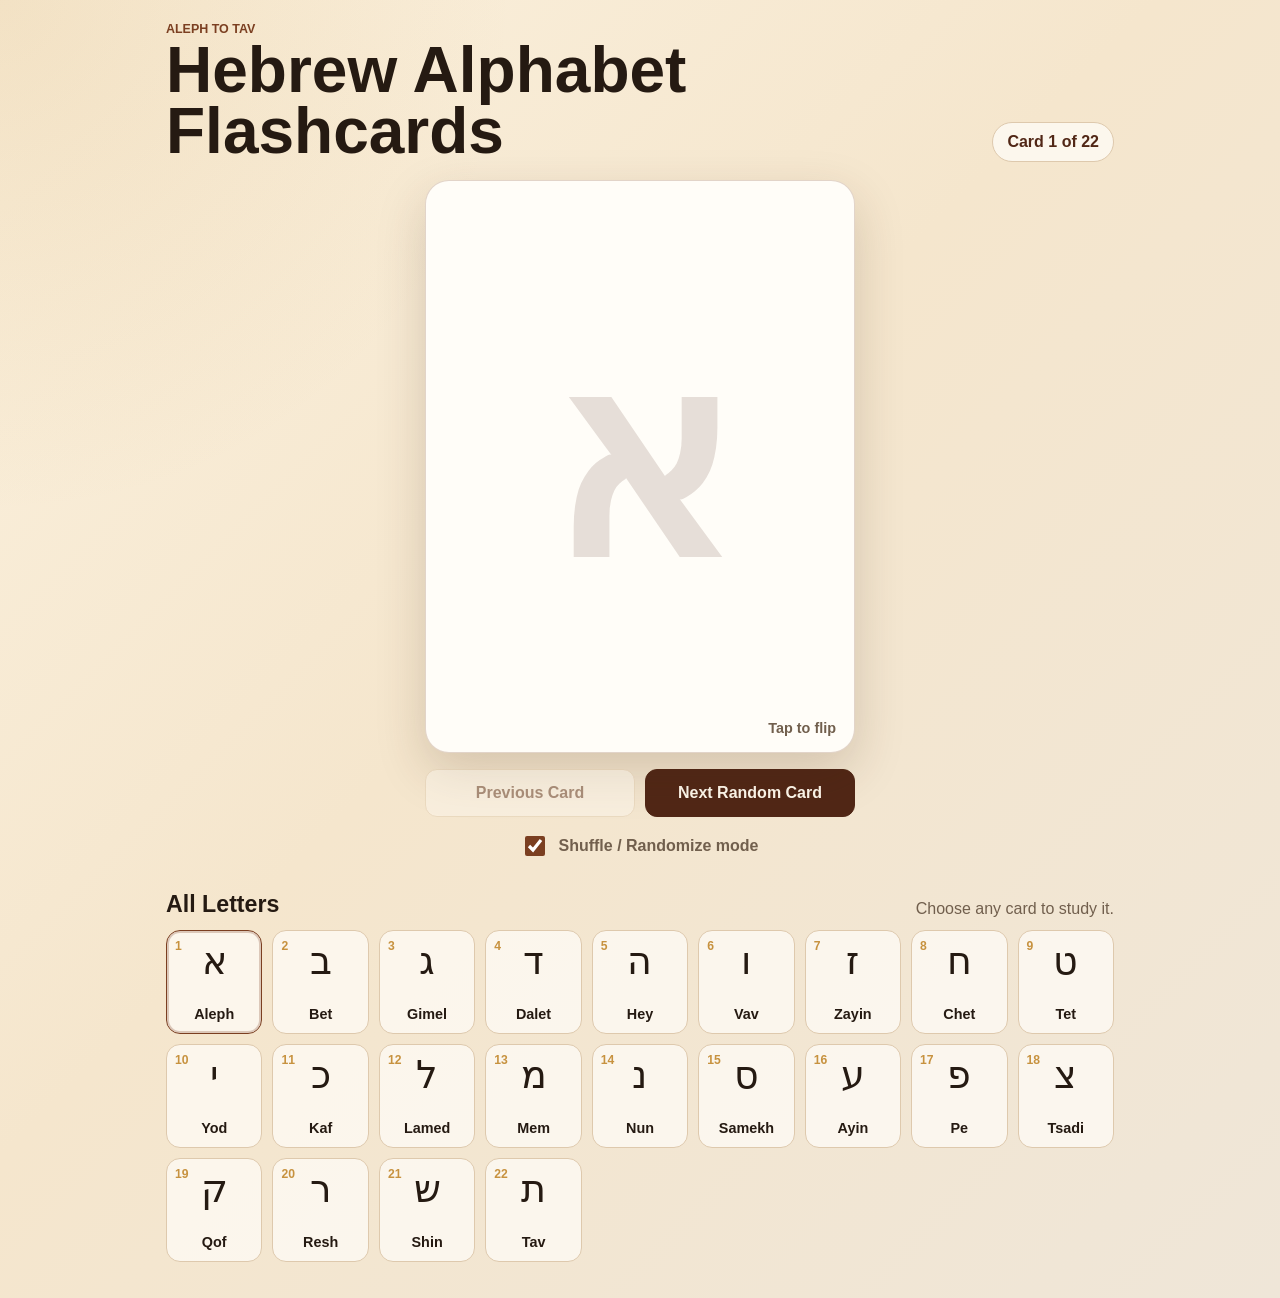
==== index.html @ 5c4ec595 "Initial Hebrew Alphabet Flashcards web app" ====
<!doctype html>
<html lang="en">
  <head>
    <meta charset="utf-8">
    <meta name="viewport" content="width=device-width, initial-scale=1">
    <title>Hebrew Alphabet Flashcards</title>
    <link rel="stylesheet" href="styles.css">
  </head>
  <body>
    <main class="app-shell">
      <header class="app-header">
        <div>
          <p class="eyebrow">Aleph to Tav</p>
          <h1>Hebrew Alphabet Flashcards</h1>
        </div>
        <p id="progressText" class="progress-pill" aria-live="polite">Card 1 of 22</p>
      </header>

      <section class="study-area" aria-label="Flashcard study area">
        <button id="flashcard" class="flashcard" type="button" aria-label="Flip flashcard" aria-pressed="false">
          <span class="card-face card-front">
            <img id="letterImage" class="letter-image" alt="">
            <span id="imageFallback" class="image-fallback" aria-hidden="true"></span>
            <span class="tap-hint">Tap to flip</span>
          </span>
          <span class="card-face card-back">
            <span id="letterOrder" class="order-chip"></span>
            <span id="hebrewLetter" class="hebrew-letter" dir="rtl"></span>
            <span id="letterName" class="letter-name"></span>
            <span id="transliteration" class="transliteration"></span>
            <span id="meaning" class="meaning"></span>
          </span>
        </button>

        <div class="controls" aria-label="Flashcard controls">
          <button id="prevBtn" class="secondary-action" type="button">Previous Card</button>
          <button id="randomBtn" class="primary-action" type="button">Next Random Card</button>
        </div>

        <label class="shuffle-toggle">
          <input id="shuffleMode" type="checkbox" checked>
          <span>Shuffle / Randomize mode</span>
        </label>
      </section>

      <section class="grid-section" aria-label="All Hebrew letters">
        <div class="section-heading">
          <h2>All Letters</h2>
          <p>Choose any card to study it.</p>
        </div>
        <div id="letterGrid" class="letter-grid"></div>
      </section>
    </main>

    <script src="alphabet-data.js"></script>
    <script src="app.js"></script>
  </body>
</html>
---- styles.css ----
:root {
  color-scheme: light;
  --ink: #251a12;
  --muted: #715f4d;
  --paper: #fffaf1;
  --surface: #fffdf8;
  --line: #dec9ad;
  --accent: #7b3f21;
  --accent-strong: #512716;
  --gold: #c7923f;
  --shadow: 0 18px 50px rgba(66, 39, 15, 0.18);
}

* {
  box-sizing: border-box;
}

body {
  margin: 0;
  min-height: 100vh;
  font-family: "Segoe UI", Arial, sans-serif;
  background:
    radial-gradient(circle at top left, rgba(199, 146, 63, 0.16), transparent 32rem),
    linear-gradient(135deg, #fbf1de 0%, #f5e6cd 45%, #efe6d8 100%);
  color: var(--ink);
}

button,
input {
  font: inherit;
}

.app-shell {
  width: min(100%, 980px);
  margin: 0 auto;
  padding: 22px 16px 36px;
}

.app-header {
  display: flex;
  align-items: flex-end;
  justify-content: space-between;
  gap: 16px;
  margin-bottom: 18px;
}

.eyebrow {
  margin: 0 0 4px;
  color: var(--accent);
  font-size: 0.78rem;
  font-weight: 800;
  text-transform: uppercase;
}

h1,
h2,
p {
  margin-top: 0;
}

h1 {
  margin-bottom: 0;
  font-size: clamp(2rem, 7vw, 4rem);
  line-height: 0.95;
}

.progress-pill {
  flex: 0 0 auto;
  margin: 0;
  padding: 10px 14px;
  border: 1px solid var(--line);
  border-radius: 999px;
  background: rgba(255, 253, 248, 0.76);
  color: var(--accent-strong);
  font-weight: 800;
}

.study-area {
  display: grid;
  gap: 16px;
  justify-items: center;
}

.flashcard {
  position: relative;
  width: min(100%, 430px);
  aspect-ratio: 3 / 4;
  border: 0;
  padding: 0;
  background: transparent;
  border-radius: 24px;
  cursor: pointer;
  perspective: 1200px;
}

.card-face {
  position: absolute;
  inset: 0;
  display: grid;
  place-items: center;
  overflow: hidden;
  border: 1px solid rgba(123, 63, 33, 0.22);
  border-radius: 24px;
  background: var(--surface);
  box-shadow: var(--shadow);
  backface-visibility: hidden;
  transition: transform 260ms ease;
}

.card-front {
  padding: 22px;
}

.card-back {
  align-content: center;
  gap: 10px;
  padding: 26px;
  text-align: center;
  transform: rotateY(180deg);
}

.flashcard.is-flipped .card-front {
  transform: rotateY(180deg);
}

.flashcard.is-flipped .card-back {
  transform: rotateY(360deg);
}

.letter-image {
  position: relative;
  z-index: 2;
  width: 100%;
  height: 100%;
  object-fit: contain;
}

.image-fallback {
  position: absolute;
  inset: 0;
  display: grid;
  place-items: center;
  color: rgba(81, 39, 22, 0.14);
  font-family: Georgia, "Times New Roman", serif;
  font-size: clamp(10rem, 55vw, 17rem);
  font-weight: 800;
  line-height: 1;
}

.tap-hint {
  position: absolute;
  right: 18px;
  bottom: 16px;
  z-index: 3;
  color: var(--muted);
  font-size: 0.9rem;
  font-weight: 700;
}

.order-chip {
  justify-self: center;
  padding: 6px 10px;
  border: 1px solid var(--line);
  border-radius: 999px;
  color: var(--accent);
  font-size: 0.84rem;
  font-weight: 800;
}

.hebrew-letter {
  font-family: Georgia, "Times New Roman", serif;
  font-size: clamp(6rem, 30vw, 11rem);
  line-height: 0.9;
}

.letter-name {
  font-size: clamp(2rem, 9vw, 3.4rem);
  font-weight: 900;
}

.transliteration {
  color: var(--accent);
  font-size: 1.2rem;
  font-weight: 800;
}

.meaning {
  max-width: 18rem;
  color: var(--muted);
  font-size: 1.05rem;
  line-height: 1.45;
}

.controls {
  display: grid;
  grid-template-columns: 1fr 1fr;
  gap: 10px;
  width: min(100%, 430px);
}

.primary-action,
.secondary-action {
  min-height: 48px;
  border-radius: 12px;
  padding: 12px 14px;
  font-weight: 850;
  cursor: pointer;
}

.primary-action {
  border: 1px solid var(--accent-strong);
  background: var(--accent-strong);
  color: #fff8ec;
}

.secondary-action {
  border: 1px solid var(--line);
  background: rgba(255, 253, 248, 0.82);
  color: var(--accent-strong);
}

.secondary-action:disabled {
  opacity: 0.45;
  cursor: not-allowed;
}

.shuffle-toggle {
  display: flex;
  align-items: center;
  gap: 10px;
  color: var(--muted);
  font-weight: 750;
}

.shuffle-toggle input {
  width: 20px;
  height: 20px;
  accent-color: var(--accent);
}

.grid-section {
  margin-top: 32px;
}

.section-heading {
  display: flex;
  align-items: end;
  justify-content: space-between;
  gap: 14px;
  margin-bottom: 12px;
}

.section-heading h2 {
  margin-bottom: 0;
  font-size: 1.45rem;
}

.section-heading p {
  margin-bottom: 0;
  color: var(--muted);
}

.letter-grid {
  display: grid;
  grid-template-columns: repeat(auto-fit, minmax(92px, 1fr));
  gap: 10px;
}

.grid-card {
  position: relative;
  display: grid;
  min-height: 104px;
  gap: 5px;
  place-items: center;
  border: 1px solid var(--line);
  border-radius: 14px;
  background: rgba(255, 253, 248, 0.72);
  color: var(--ink);
  cursor: pointer;
}

.grid-card.is-selected {
  border-color: var(--accent);
  box-shadow: inset 0 0 0 2px rgba(123, 63, 33, 0.25);
}

.grid-hebrew {
  font-family: Georgia, "Times New Roman", serif;
  font-size: 2.4rem;
  line-height: 1;
}

.grid-name {
  font-size: 0.9rem;
  font-weight: 800;
}

.grid-order {
  position: absolute;
  top: 8px;
  left: 8px;
  color: var(--gold);
  font-size: 0.76rem;
  font-weight: 900;
}

@media (max-width: 640px) {
  .app-header,
  .section-heading {
    align-items: flex-start;
    flex-direction: column;
  }

  .app-header {
    gap: 10px;
  }

  .progress-pill {
    align-self: stretch;
    text-align: center;
  }

  .flashcard {
    width: min(100%, 370px);
  }

  .controls {
    grid-template-columns: 1fr;
  }
}
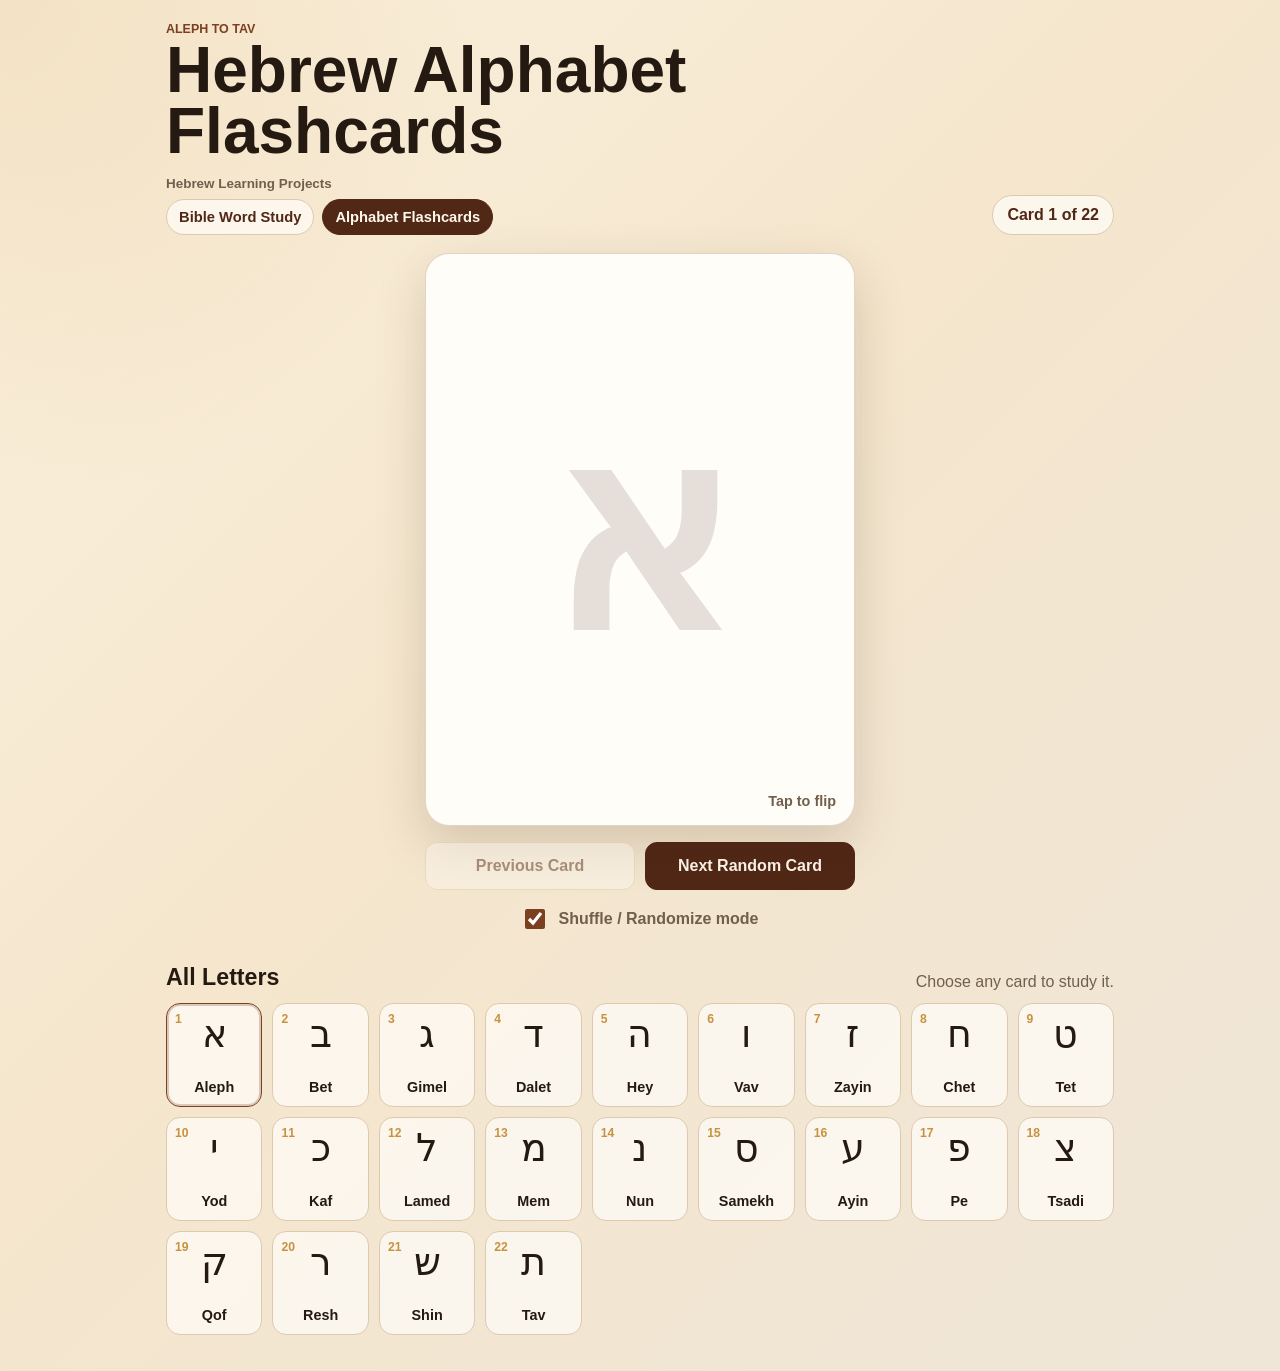
==== commit 9c7ef260: "Add Hebrew learning projects menu" ====
--- a/index.html
+++ b/index.html
@@ -12,6 +12,11 @@
         <div>
           <p class="eyebrow">Aleph to Tav</p>
           <h1>Hebrew Alphabet Flashcards</h1>
+          <nav class="project-menu" aria-label="Hebrew Learning Projects">
+            <span class="project-menu-title">Hebrew Learning Projects</span>
+            <a href="https://simpleandbasic.github.io/Hebrew-Language-Bible-Study/">Bible Word Study</a>
+            <a class="active" href="https://simpleandbasic.github.io/hebrew-alphabet-flashcards/" aria-current="page">Alphabet Flashcards</a>
+          </nav>
         </div>
         <p id="progressText" class="progress-pill" aria-live="polite">Card 1 of 22</p>
       </header>
--- a/styles.css
+++ b/styles.css
@@ -64,6 +64,47 @@
   line-height: 0.95;
 }
 
+.project-menu {
+  display: flex;
+  flex-wrap: wrap;
+  align-items: center;
+  gap: 8px;
+  margin-top: 14px;
+}
+
+.project-menu-title {
+  flex-basis: 100%;
+  color: var(--muted);
+  font-size: 0.84rem;
+  font-weight: 850;
+}
+
+.project-menu a {
+  display: inline-flex;
+  align-items: center;
+  min-height: 36px;
+  padding: 8px 12px;
+  border: 1px solid var(--line);
+  border-radius: 999px;
+  background: rgba(255, 253, 248, 0.72);
+  color: var(--accent-strong);
+  font-size: 0.92rem;
+  font-weight: 800;
+  text-decoration: none;
+}
+
+.project-menu a:hover,
+.project-menu a:focus-visible {
+  border-color: var(--accent);
+  outline: none;
+}
+
+.project-menu a.active {
+  border-color: var(--accent-strong);
+  background: var(--accent-strong);
+  color: #fff8ec;
+}
+
 .progress-pill {
   flex: 0 0 auto;
   margin: 0;
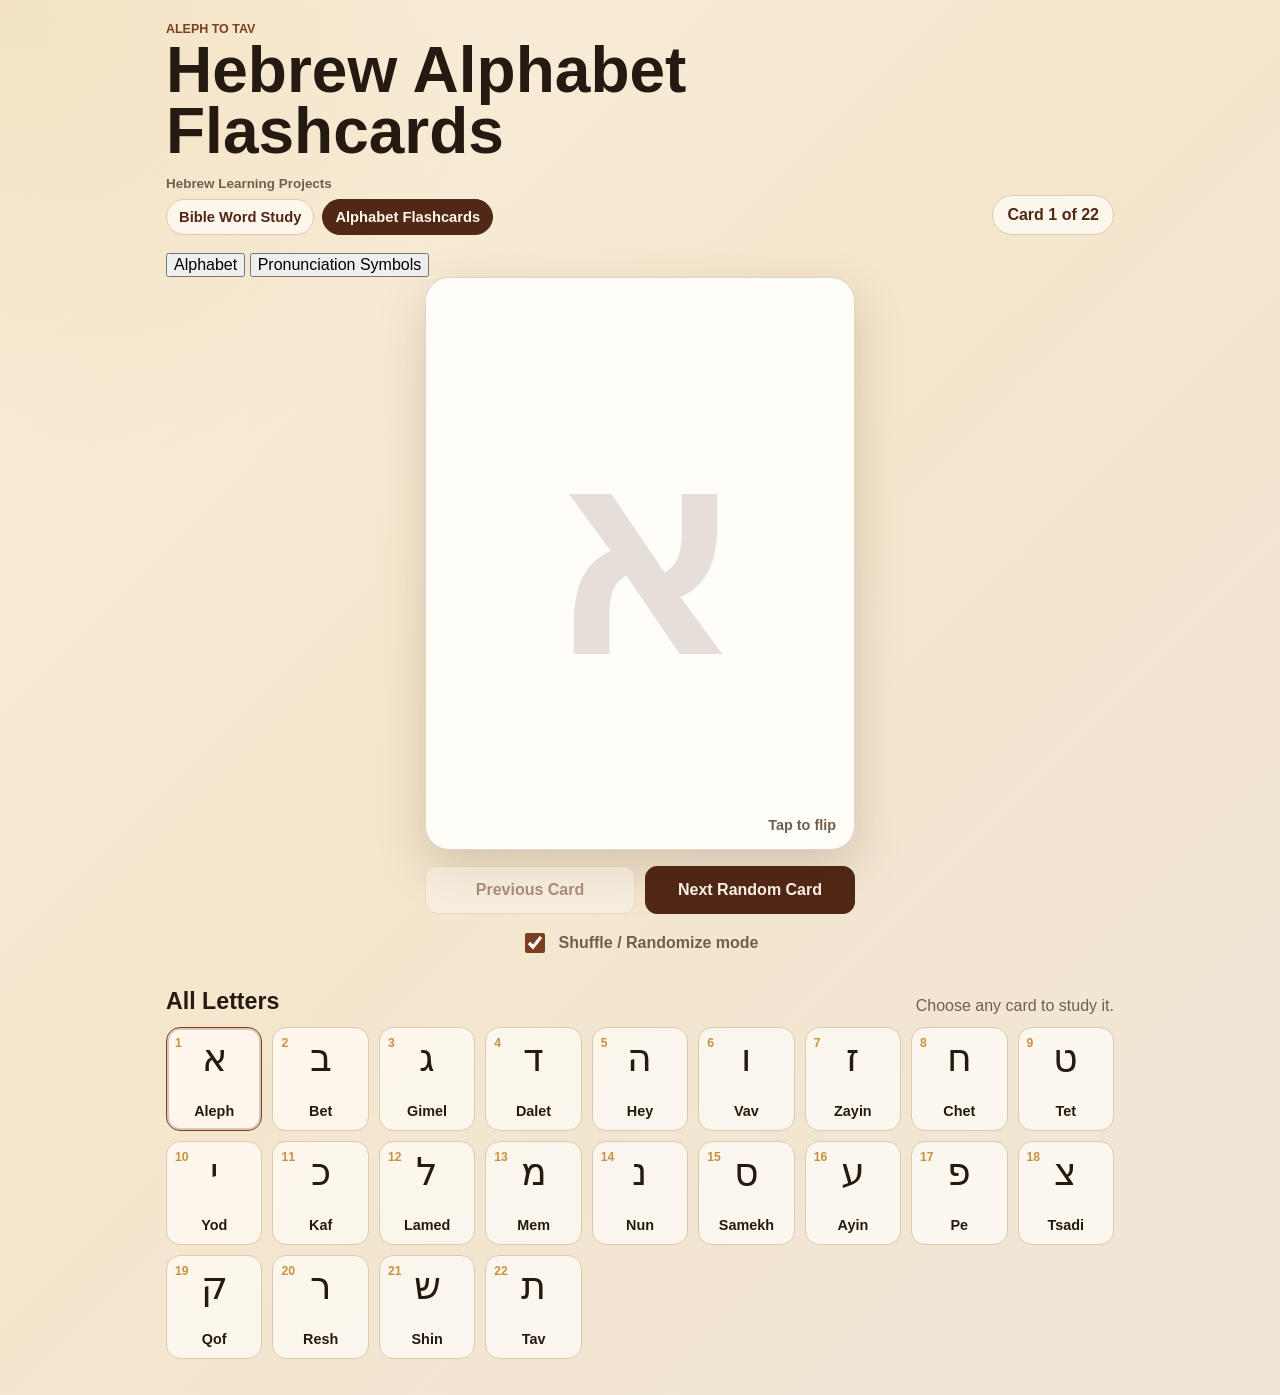
==== commit 9cbd55a5: "Add deck switcher for pronunciation symbols" ====
--- a/index.html
+++ b/index.html
@@ -10,8 +10,8 @@
     <main class="app-shell">
       <header class="app-header">
         <div>
-          <p class="eyebrow">Aleph to Tav</p>
-          <h1>Hebrew Alphabet Flashcards</h1>
+          <p id="eyebrowText" class="eyebrow">Aleph to Tav</p>
+          <h1 id="appTitle">Hebrew Alphabet Flashcards</h1>
           <nav class="project-menu" aria-label="Hebrew Learning Projects">
             <span class="project-menu-title">Hebrew Learning Projects</span>
             <a href="https://simpleandbasic.github.io/Hebrew-Language-Bible-Study/">Bible Word Study</a>
@@ -21,11 +21,18 @@
         <p id="progressText" class="progress-pill" aria-live="polite">Card 1 of 22</p>
       </header>
 
+      <section class="deck-switcher" aria-label="Choose flashcard deck">
+        <button id="alphabetDeckBtn" class="deck-button active" type="button" aria-pressed="true">Alphabet</button>
+        <button id="pronunciationDeckBtn" class="deck-button" type="button" aria-pressed="false">Pronunciation Symbols</button>
+      </section>
+
       <section class="study-area" aria-label="Flashcard study area">
         <button id="flashcard" class="flashcard" type="button" aria-label="Flip flashcard" aria-pressed="false">
           <span class="card-face card-front">
             <img id="letterImage" class="letter-image" alt="">
             <span id="imageFallback" class="image-fallback" aria-hidden="true"></span>
+            <span id="frontLabel" class="front-label"></span>
+            <span id="frontSound" class="front-sound"></span>
             <span class="tap-hint">Tap to flip</span>
           </span>
           <span class="card-face card-back">
@@ -33,7 +40,10 @@
             <span id="hebrewLetter" class="hebrew-letter" dir="rtl"></span>
             <span id="letterName" class="letter-name"></span>
             <span id="transliteration" class="transliteration"></span>
+            <span id="gematria" class="gematria-value"></span>
             <span id="meaning" class="meaning"></span>
+            <span id="example" class="example-line" dir="rtl"></span>
+            <span id="memory" class="memory-line"></span>
           </span>
         </button>
 
@@ -48,16 +58,17 @@
         </label>
       </section>
 
-      <section class="grid-section" aria-label="All Hebrew letters">
+      <section class="grid-section" aria-label="All cards in selected deck">
         <div class="section-heading">
-          <h2>All Letters</h2>
-          <p>Choose any card to study it.</p>
+          <h2 id="gridTitle">All Letters</h2>
+          <p id="gridDescription">Choose any card to study it.</p>
         </div>
         <div id="letterGrid" class="letter-grid"></div>
       </section>
     </main>
 
     <script src="alphabet-data.js"></script>
+    <script src="pronunciation-data.js"></script>
     <script src="app.js"></script>
   </body>
 </html>
--- a/styles.css
+++ b/styles.css
@@ -225,6 +225,17 @@
   font-weight: 800;
 }
 
+.gematria-value {
+  justify-self: center;
+  padding: 8px 12px;
+  border: 1px solid var(--line);
+  border-radius: 999px;
+  background: rgba(255, 250, 241, 0.78);
+  color: var(--accent-strong);
+  font-size: 0.98rem;
+  font-weight: 850;
+}
+
 .meaning {
   max-width: 18rem;
   color: var(--muted);
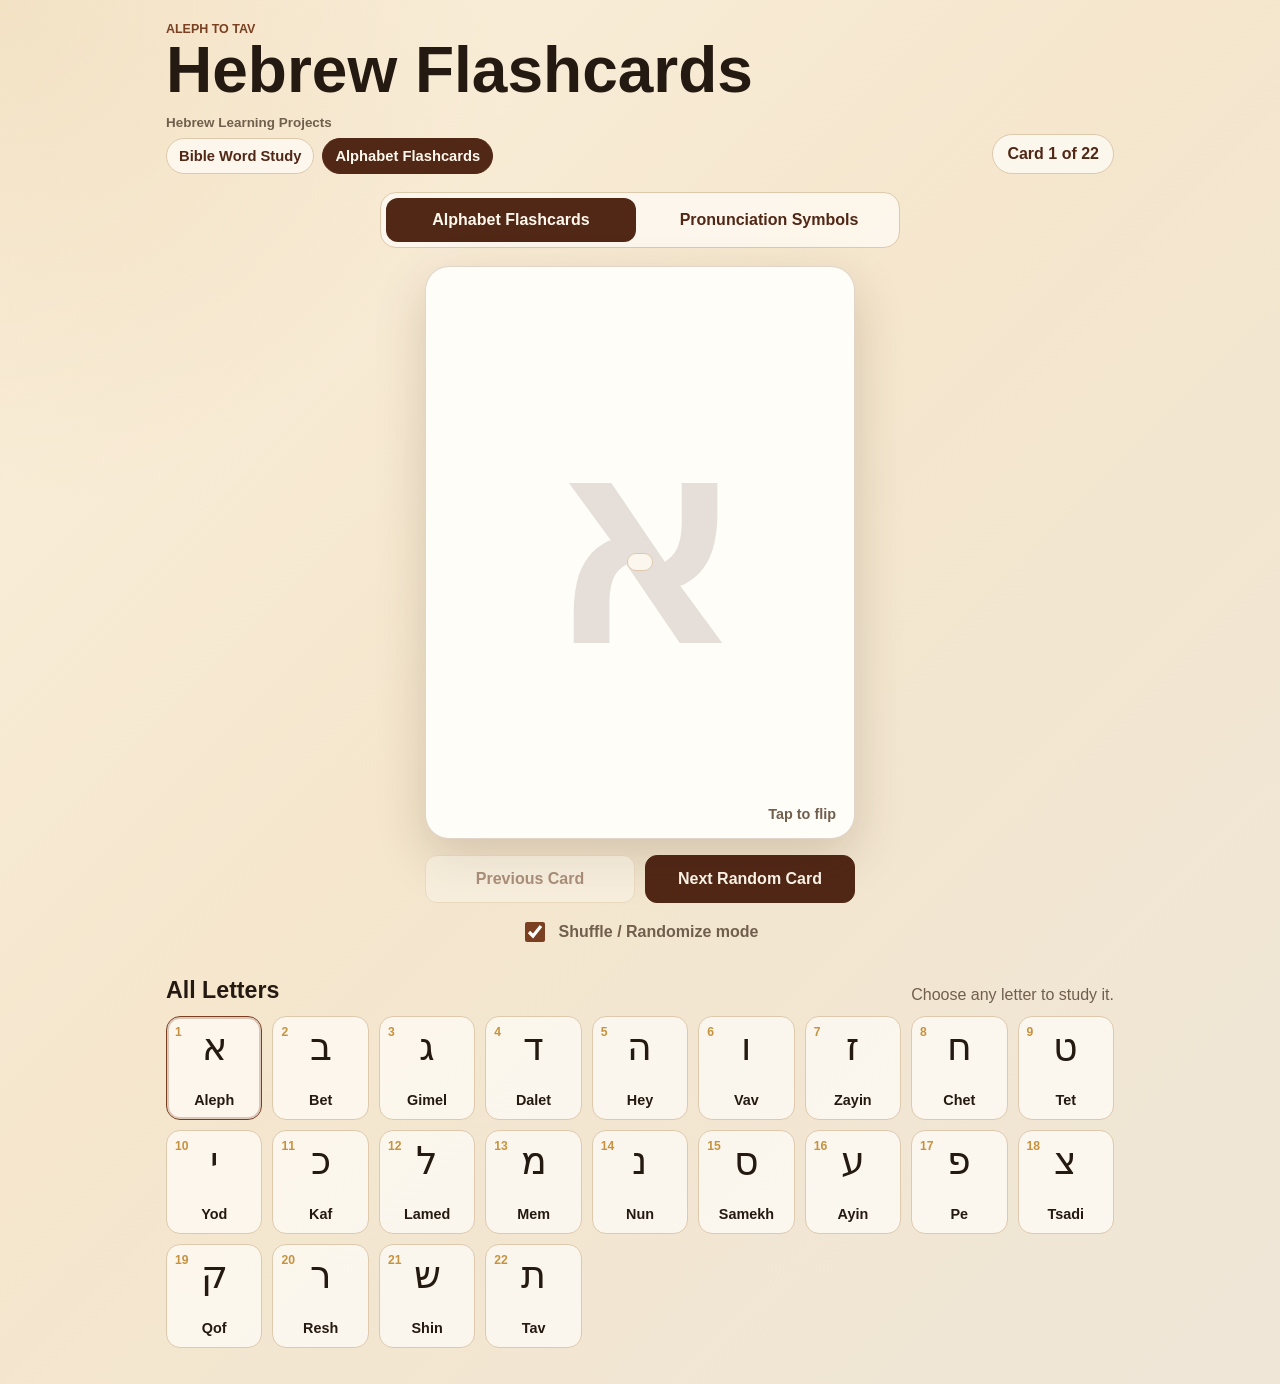
==== commit ec827df3: "Add pronunciation symbols flashcard mode" ====
--- a/index.html
+++ b/index.html
@@ -3,15 +3,15 @@
   <head>
     <meta charset="utf-8">
     <meta name="viewport" content="width=device-width, initial-scale=1">
-    <title>Hebrew Alphabet Flashcards</title>
+    <title>Hebrew Flashcards</title>
     <link rel="stylesheet" href="styles.css">
   </head>
   <body>
     <main class="app-shell">
       <header class="app-header">
         <div>
-          <p id="eyebrowText" class="eyebrow">Aleph to Tav</p>
-          <h1 id="appTitle">Hebrew Alphabet Flashcards</h1>
+          <p id="modeEyebrow" class="eyebrow">Aleph to Tav</p>
+          <h1>Hebrew Flashcards</h1>
           <nav class="project-menu" aria-label="Hebrew Learning Projects">
             <span class="project-menu-title">Hebrew Learning Projects</span>
             <a href="https://simpleandbasic.github.io/Hebrew-Language-Bible-Study/">Bible Word Study</a>
@@ -21,29 +21,34 @@
         <p id="progressText" class="progress-pill" aria-live="polite">Card 1 of 22</p>
       </header>
 
-      <section class="deck-switcher" aria-label="Choose flashcard deck">
-        <button id="alphabetDeckBtn" class="deck-button active" type="button" aria-pressed="true">Alphabet</button>
-        <button id="pronunciationDeckBtn" class="deck-button" type="button" aria-pressed="false">Pronunciation Symbols</button>
-      </section>
+      <div class="mode-tabs" role="tablist" aria-label="Choose flashcard set">
+        <button id="alphabetMode" class="mode-tab is-active" type="button" role="tab" aria-selected="true">Alphabet Flashcards</button>
+        <button id="pronunciationMode" class="mode-tab" type="button" role="tab" aria-selected="false">Pronunciation Symbols</button>
+      </div>
 
       <section class="study-area" aria-label="Flashcard study area">
         <button id="flashcard" class="flashcard" type="button" aria-label="Flip flashcard" aria-pressed="false">
           <span class="card-face card-front">
             <img id="letterImage" class="letter-image" alt="">
             <span id="imageFallback" class="image-fallback" aria-hidden="true"></span>
-            <span id="frontLabel" class="front-label"></span>
-            <span id="frontSound" class="front-sound"></span>
-            <span class="tap-hint">Tap to flip</span>
+            <span id="frontStudyText" class="front-study-text">
+              <span id="frontSymbol" class="front-symbol" dir="rtl"></span>
+              <span id="frontName" class="front-name"></span>
+              <span id="frontSound" class="front-sound"></span>
+            </span>
+            <span id="tapHint" class="tap-hint">Tap to flip</span>
           </span>
           <span class="card-face card-back">
             <span id="letterOrder" class="order-chip"></span>
             <span id="hebrewLetter" class="hebrew-letter" dir="rtl"></span>
             <span id="letterName" class="letter-name"></span>
             <span id="transliteration" class="transliteration"></span>
+            <span id="soundLine" class="sound-line"></span>
+            <span id="exampleLine" class="example-line"></span>
             <span id="gematria" class="gematria-value"></span>
             <span id="meaning" class="meaning"></span>
-            <span id="example" class="example-line" dir="rtl"></span>
-            <span id="memory" class="memory-line"></span>
+            <span id="memoryPicture" class="memory-picture"></span>
+            <span id="category" class="category-chip"></span>
           </span>
         </button>
 
@@ -58,7 +63,7 @@
         </label>
       </section>
 
-      <section class="grid-section" aria-label="All cards in selected deck">
+      <section class="grid-section" aria-label="Flashcard list">
         <div class="section-heading">
           <h2 id="gridTitle">All Letters</h2>
           <p id="gridDescription">Choose any card to study it.</p>
--- a/styles.css
+++ b/styles.css
@@ -116,6 +116,39 @@
   font-weight: 800;
 }
 
+.mode-tabs {
+  display: grid;
+  grid-template-columns: repeat(2, minmax(0, 1fr));
+  gap: 8px;
+  width: min(100%, 520px);
+  margin: 0 auto 18px;
+  padding: 5px;
+  border: 1px solid var(--line);
+  border-radius: 16px;
+  background: rgba(255, 253, 248, 0.7);
+}
+
+.mode-tab {
+  min-height: 44px;
+  border: 1px solid transparent;
+  border-radius: 12px;
+  background: transparent;
+  color: var(--accent-strong);
+  font-weight: 850;
+  cursor: pointer;
+}
+
+.mode-tab:hover,
+.mode-tab:focus-visible {
+  border-color: var(--accent);
+  outline: none;
+}
+
+.mode-tab.is-active {
+  background: var(--accent-strong);
+  color: #fff8ec;
+}
+
 .study-area {
   display: grid;
   gap: 16px;
@@ -176,6 +209,40 @@
   object-fit: contain;
 }
 
+.front-study-text {
+  position: relative;
+  z-index: 2;
+  display: grid;
+  justify-items: center;
+  gap: 10px;
+  width: 100%;
+  text-align: center;
+}
+
+.front-symbol {
+  font-family: Georgia, "Times New Roman", serif;
+  font-size: clamp(7rem, 36vw, 13rem);
+  font-weight: 850;
+  line-height: 0.9;
+}
+
+.front-name {
+  font-size: clamp(2rem, 8vw, 3.2rem);
+  font-weight: 900;
+}
+
+.front-sound {
+  max-width: 17rem;
+  padding: 8px 12px;
+  border: 1px solid var(--line);
+  border-radius: 999px;
+  background: rgba(255, 250, 241, 0.86);
+  color: var(--accent-strong);
+  font-size: 1rem;
+  font-weight: 850;
+  line-height: 1.3;
+}
+
 .image-fallback {
   position: absolute;
   inset: 0;
@@ -225,6 +292,23 @@
   font-weight: 800;
 }
 
+.sound-line,
+.example-line {
+  color: var(--accent-strong);
+  font-size: 1rem;
+  font-weight: 850;
+  line-height: 1.35;
+}
+
+.example-line span {
+  display: inline-block;
+  margin-left: 4px;
+  font-family: Georgia, "Times New Roman", serif;
+  font-size: 1.8rem;
+  line-height: 1;
+  vertical-align: middle;
+}
+
 .gematria-value {
   justify-self: center;
   padding: 8px 12px;
@@ -241,6 +325,26 @@
   color: var(--muted);
   font-size: 1.05rem;
   line-height: 1.45;
+}
+
+.memory-picture {
+  max-width: 18rem;
+  color: var(--ink);
+  font-size: 0.98rem;
+  font-weight: 750;
+  line-height: 1.42;
+}
+
+.category-chip {
+  justify-self: center;
+  padding: 6px 10px;
+  border: 1px solid rgba(123, 63, 33, 0.28);
+  border-radius: 999px;
+  background: rgba(199, 146, 63, 0.14);
+  color: var(--accent-strong);
+  font-size: 0.82rem;
+  font-weight: 900;
+  text-transform: uppercase;
 }
 
 .controls {
@@ -354,6 +458,8 @@
   color: var(--gold);
   font-size: 0.76rem;
   font-weight: 900;
+  max-width: calc(100% - 16px);
+  overflow-wrap: anywhere;
 }
 
 @media (max-width: 640px) {
@@ -379,4 +485,28 @@
   .controls {
     grid-template-columns: 1fr;
   }
-}
+
+  .mode-tabs {
+    grid-template-columns: 1fr;
+  }
+
+  .sound-card .card-back {
+    gap: 8px;
+    padding: 20px;
+  }
+
+  .sound-card .hebrew-letter {
+    font-size: clamp(5rem, 24vw, 8rem);
+  }
+
+  .sound-card .letter-name {
+    font-size: clamp(1.65rem, 8vw, 2.5rem);
+  }
+
+  .sound-line,
+  .example-line,
+  .meaning,
+  .memory-picture {
+    font-size: 0.95rem;
+  }
+}
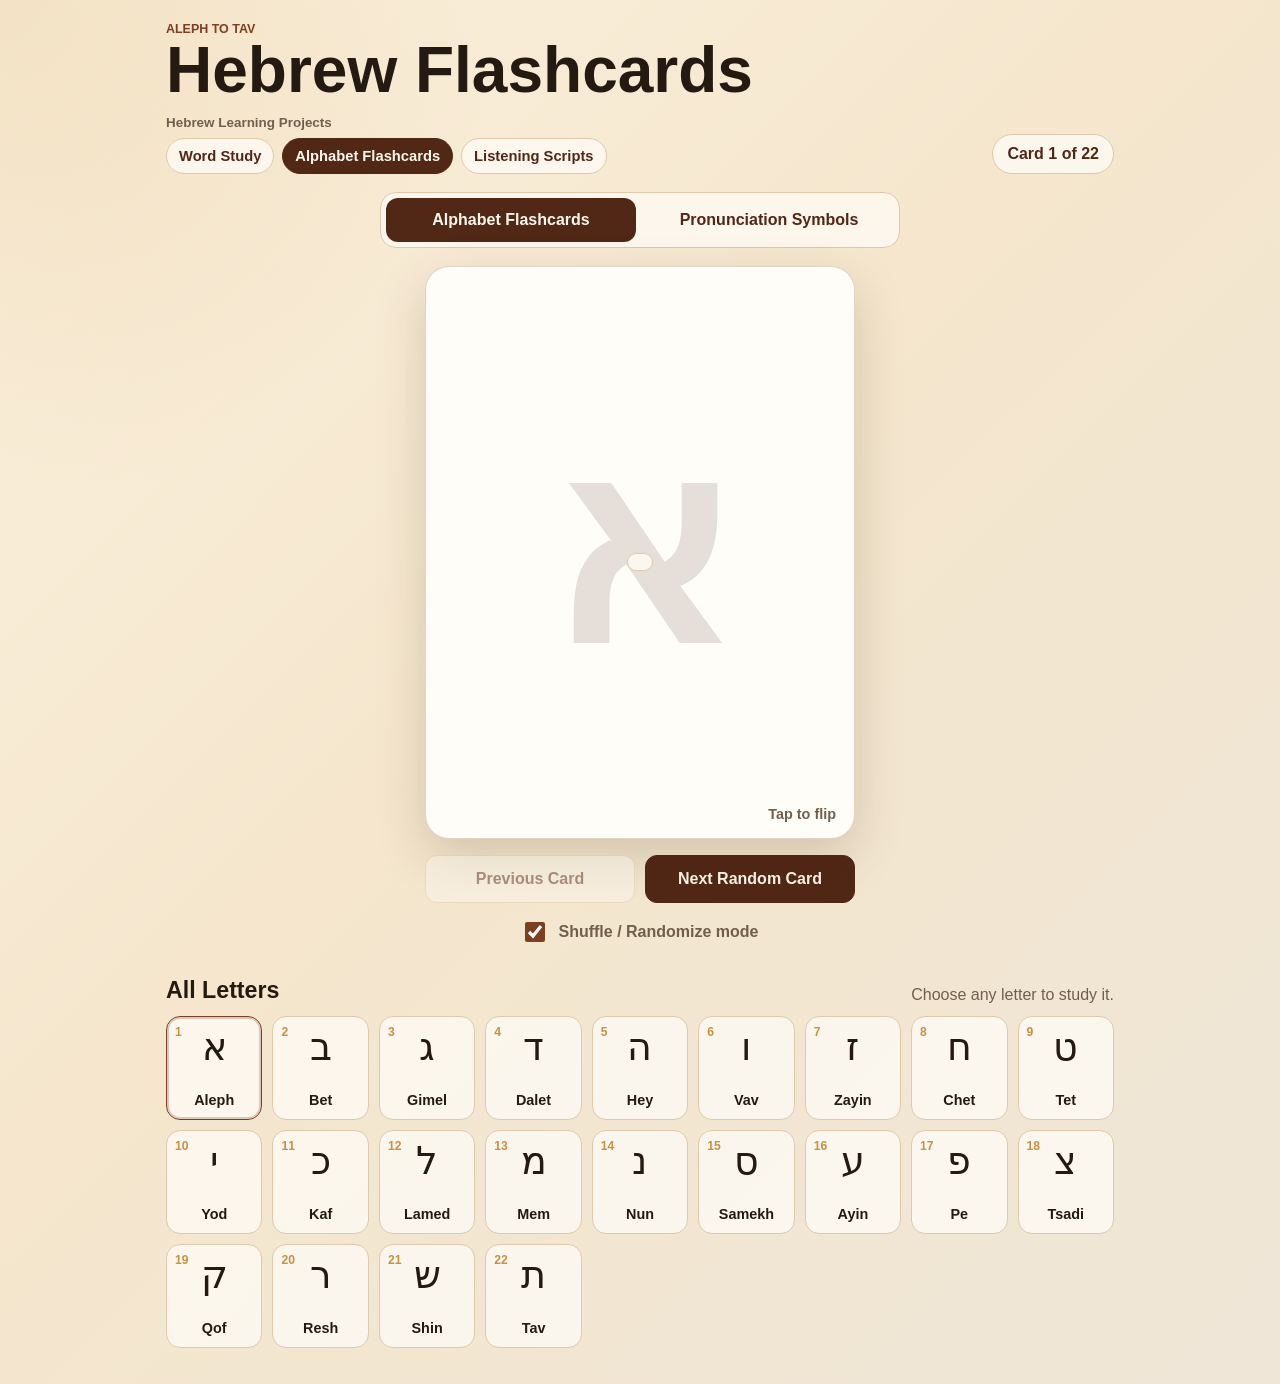
==== commit 9fea4c8b: "Add Listening Scripts to Hebrew learning project navigation" ====
--- a/index.html
+++ b/index.html
@@ -14,8 +14,9 @@
           <h1>Hebrew Flashcards</h1>
           <nav class="project-menu" aria-label="Hebrew Learning Projects">
             <span class="project-menu-title">Hebrew Learning Projects</span>
-            <a href="https://simpleandbasic.github.io/Hebrew-Language-Bible-Study/">Bible Word Study</a>
+            <a href="https://simpleandbasic.github.io/Hebrew-Language-Bible-Study/">Word Study</a>
             <a class="active" href="https://simpleandbasic.github.io/hebrew-alphabet-flashcards/" aria-current="page">Alphabet Flashcards</a>
+            <a href="https://simpleandbasic.github.io/Hebrew-Listening-Scripts/">Listening Scripts</a>
           </nav>
         </div>
         <p id="progressText" class="progress-pill" aria-live="polite">Card 1 of 22</p>
